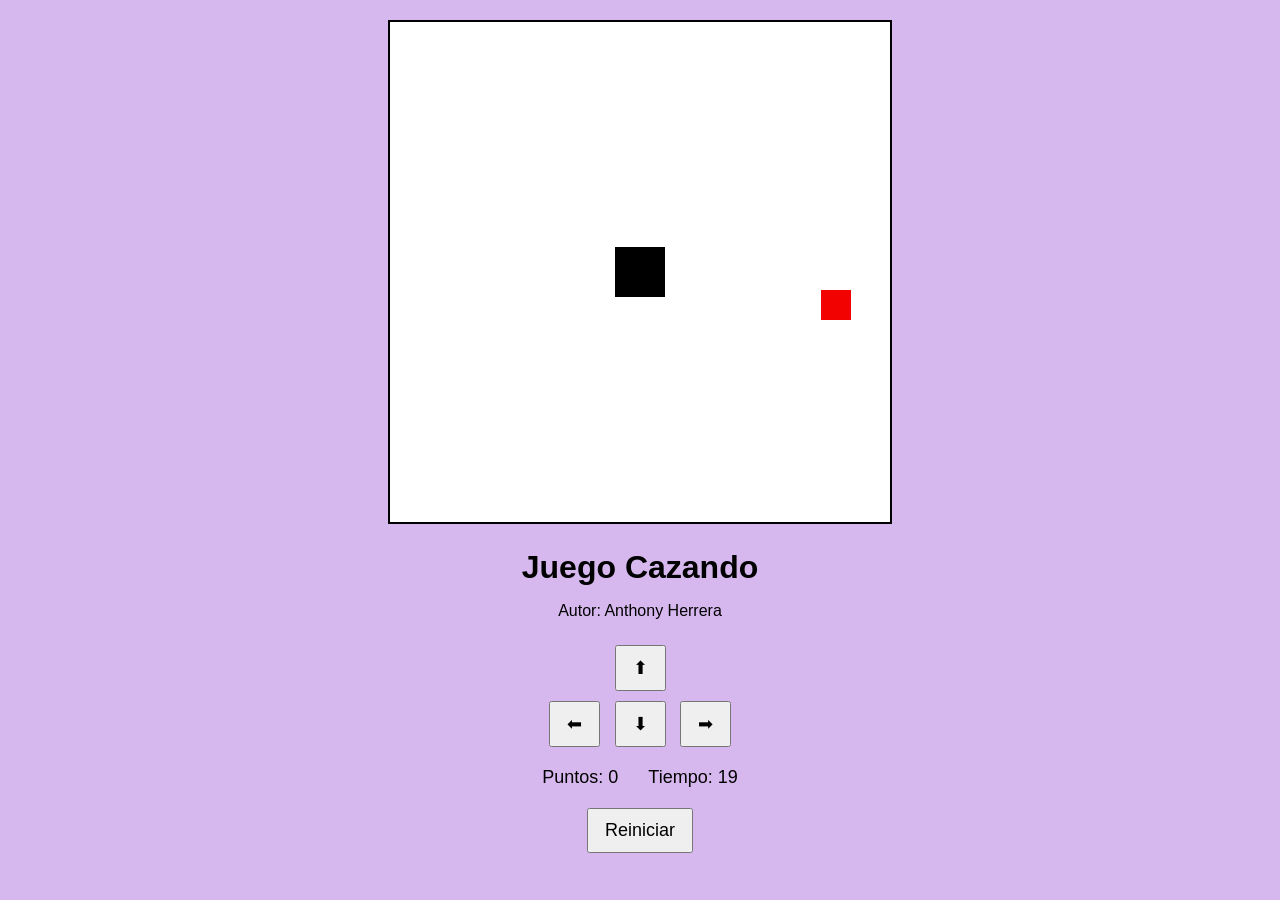
==== index.html @ bb0632e2 "renombrando html principal" ====
<!DOCTYPE html>
<html>
<head>
  <title>Juego Cazando</title>
  <link rel="stylesheet" href="cazando.css"/>
  <script src="utils.js"></script>
</head>
<body onload="iniciarJuego()">
  <canvas id="areaJuego" width="500" height="500"></canvas>
  <h1>Juego Cazando</h1>
  <p>Autor: Anthony Herrera</p>

  
  <div class="controles">
    <button id="btnArriba">⬆</button>
    <br>
    <button id="btnIzquierda">⬅</button>
    <button id="btnAbajo">⬇</button>
    <button id="btnDerecha">➡</button>
  </div>


  <div class="panel">
    <span>Puntos: <span id="puntos">0</span></span>
    <span>Tiempo: <span id="tiempo">20</span></span>
  </div>
<button onclick="reiniciar()">Reiniciar</button>
  <p id="mensaje"></p>
  

  <script src="cazando.js"></script>
</body>
</html>
---- cazando.css ----
body {
  text-align: center;
  font-family: Arial, sans-serif;
  background: #d6b8ee;
  margin: 0;
  padding: 20px;
}

h1 {
  margin-bottom: 5px;
}

.panel {
  margin: 15px 0;
  font-size: 18px;
  display: flex;
  justify-content: center;
  gap: 30px;
}

canvas {
  background: white;
  border: 2px solid black;
}

.controles {
  margin-top: 20px;
}

button {
  margin: 5px;
  padding: 10px 16px;
  font-size: 18px;
  cursor: pointer;
}

#mensaje {
  font-size: 20px;
  font-weight: bold;
  color: darkred;
  margin-top: 15px;
}
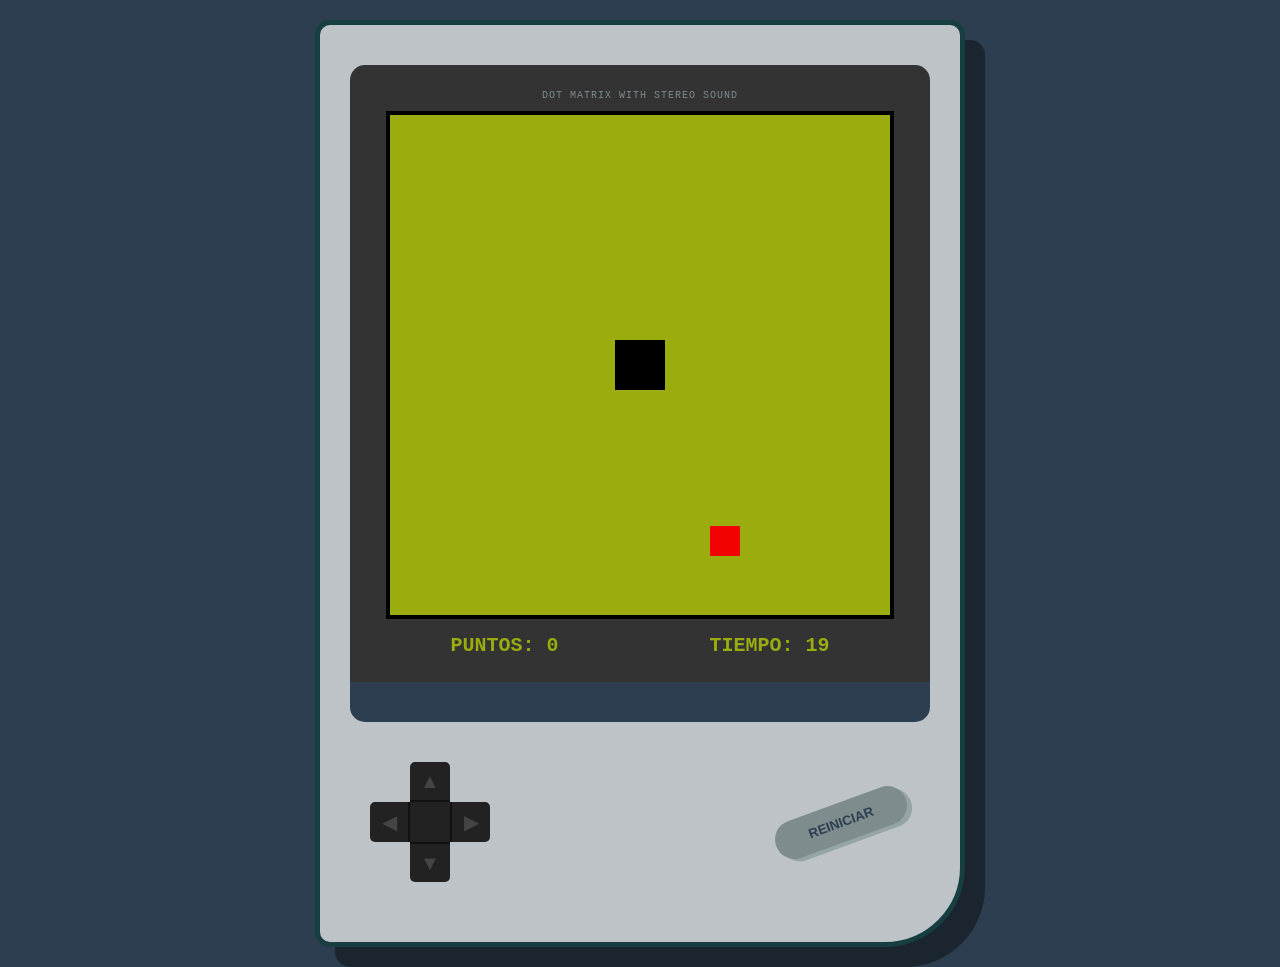
==== commit 28e94e4f: "mejorando interfaz grafico" ====
--- a/index.html
+++ b/index.html
@@ -6,28 +6,35 @@
   <script src="utils.js"></script>
 </head>
 <body onload="iniciarJuego()">
-  <canvas id="areaJuego" width="500" height="500"></canvas>
-  <h1>Juego Cazando</h1>
-  <p>Autor: Anthony Herrera</p>
+    <div class="gameboy-body">
+        
+        <div class="screen-container">
+            <div class="screen-header">DOT MATRIX WITH STEREO SOUND</div>
+            <canvas id="areaJuego" width="500" height="500"></canvas>
+            
+            <div class="panel">
+                <span>PUNTOS: <span id="puntos">0</span></span>
+                <span>TIEMPO: <span id="tiempo">20</span></span>
+            </div>
+        </div>
 
-  
-  <div class="controles">
-    <button id="btnArriba">⬆</button>
-    <br>
-    <button id="btnIzquierda">⬅</button>
-    <button id="btnAbajo">⬇</button>
-    <button id="btnDerecha">➡</button>
-  </div>
-
-
-  <div class="panel">
-    <span>Puntos: <span id="puntos">0</span></span>
-    <span>Tiempo: <span id="tiempo">20</span></span>
-  </div>
-<button onclick="reiniciar()">Reiniciar</button>
-  <p id="mensaje"></p>
-  
-
-  <script src="cazando.js"></script>
+        <div class="controles">
+            <div class="d-pad">
+                <button id="btnArriba" class="pad-btn up">▲</button>
+                <button id="btnIzquierda" class="pad-btn left">◀</button>
+                <button id="btnAbajo" class="pad-btn down">▼</button>
+                <button id="btnDerecha" class="pad-btn right">▶</button>
+                <div class="center-pad"></div>
+            </div>
+            
+            <div class="start-area">
+                <button onclick="reiniciar()" class="btn-start">REINICIAR</button>
+            </div>
+        </div>
+        
+        <p id="mensaje"></p>
+    </div>
+    
+    <script src="cazando.js"></script>
 </body>
 </html>
--- a/cazando.css
+++ b/cazando.css
@@ -1,42 +1,126 @@
 body {
-  text-align: center;
-  font-family: Arial, sans-serif;
-  background: #d6b8ee;
-  margin: 0;
-  padding: 20px;
+    background-color: #2c3e50;
+    display: flex;
+    justify-content: center;
+    font-family: 'Courier New', Courier, monospace;
+    margin: 0;
+    padding: 20px;
 }
 
-h1 {
-  margin-bottom: 5px;
+/* Cuerpo de la consola */
+.gameboy-body {
+    background: #bdc3c7;
+    width: 580px; /* Suficiente para el canvas de 500px + márgenes */
+    padding: 40px 30px;
+    border-radius: 15px 15px 80px 15px;
+    border: 5px solid #173e41;
+    box-shadow: 20px 20px 0px #1a252f;
+}
+
+/* Marco oscuro alrededor del canvas */
+.screen-container {
+    background: #333;
+    padding: 25px;
+    border-radius: 15px;
+    border-bottom: 40px solid #2c3e50; /* Espacio extra abajo del marco */
+    position: relative;
+}
+
+.screen-header {
+    color: #7f8c8d;
+    font-size: 10px;
+    text-align: center;
+    margin-bottom: 10px;
+    letter-spacing: 1px;
+}
+
+canvas {
+    background: #9bac0f; /* Color verde Game Boy */
+    display: block;
+    margin: 0 auto;
+    border: 4px solid #000;
 }
 
 .panel {
-  margin: 15px 0;
-  font-size: 18px;
-  display: flex;
-  justify-content: center;
-  gap: 30px;
+    color: #9bac0f;
+    display: flex;
+    justify-content: space-around;
+    margin-top: 15px;
+    font-size: 20px;
+    font-weight: bold;
 }
 
-canvas {
-  background: white;
-  border: 2px solid black;
+/* Sección de controles */
+.controles {
+    display: flex;
+    justify-content: space-between;
+    align-items: center;
+    margin-top: 40px;
+    padding: 0 20px;
 }
 
-.controles {
-  margin-top: 20px;
+/* Cruceta (D-PAD) */
+.d-pad {
+    position: relative;
+    width: 120px;
+    height: 120px;
 }
 
-button {
-  margin: 5px;
-  padding: 10px 16px;
-  font-size: 18px;
-  cursor: pointer;
+.pad-btn {
+    position: absolute;
+    background: #222;
+    color: #444;
+    border: none;
+    width: 40px;
+    height: 40px;
+    cursor: pointer;
+    font-size: 20px;
+    display: flex;
+    align-items: center;
+    justify-content: center;
+}
+
+.up { top: 0; left: 40px; border-radius: 5px 5px 0 0; border-bottom: 2px solid #111; }
+.down { bottom: 0; left: 40px; border-radius: 0 0 5px 5px; border-top: 2px solid #111; }
+.left { top: 40px; left: 0; border-radius: 5px 0 0 5px; border-right: 2px solid #111; }
+.right { top: 40px; right: 0; border-radius: 0 5px 5px 0; border-left: 2px solid #111; }
+
+.center-pad {
+    position: absolute;
+    top: 40px;
+    left: 40px;
+    width: 40px;
+    height: 40px;
+    background: #222;
+}
+
+.pad-btn:active {
+    background: #000;
+}
+
+/* Botón Reiniciar */
+.btn-start {
+    background: #7f8c8d;
+    border: none;
+    padding: 12px 35px;
+    border-radius: 25px;
+    font-weight: bold;
+    color: #2c3e50;
+    cursor: pointer;
+    box-shadow: 4px 4px 0px #95a5a6;
+    transform: rotate(-20deg); /* Inclinado como el Start original */
+    text-transform: uppercase;
+}
+
+.btn-start:active {
+    transform: rotate(-20deg) translate(2px, 2px);
+    box-shadow: none;
 }
 
 #mensaje {
-  font-size: 20px;
-  font-weight: bold;
-  color: darkred;
-  margin-top: 15px;
+    text-align: center;
+    color: #c0392b;
+    font-weight: bold;
+    margin-top: 20px;
+    font-size: 18px;
 }
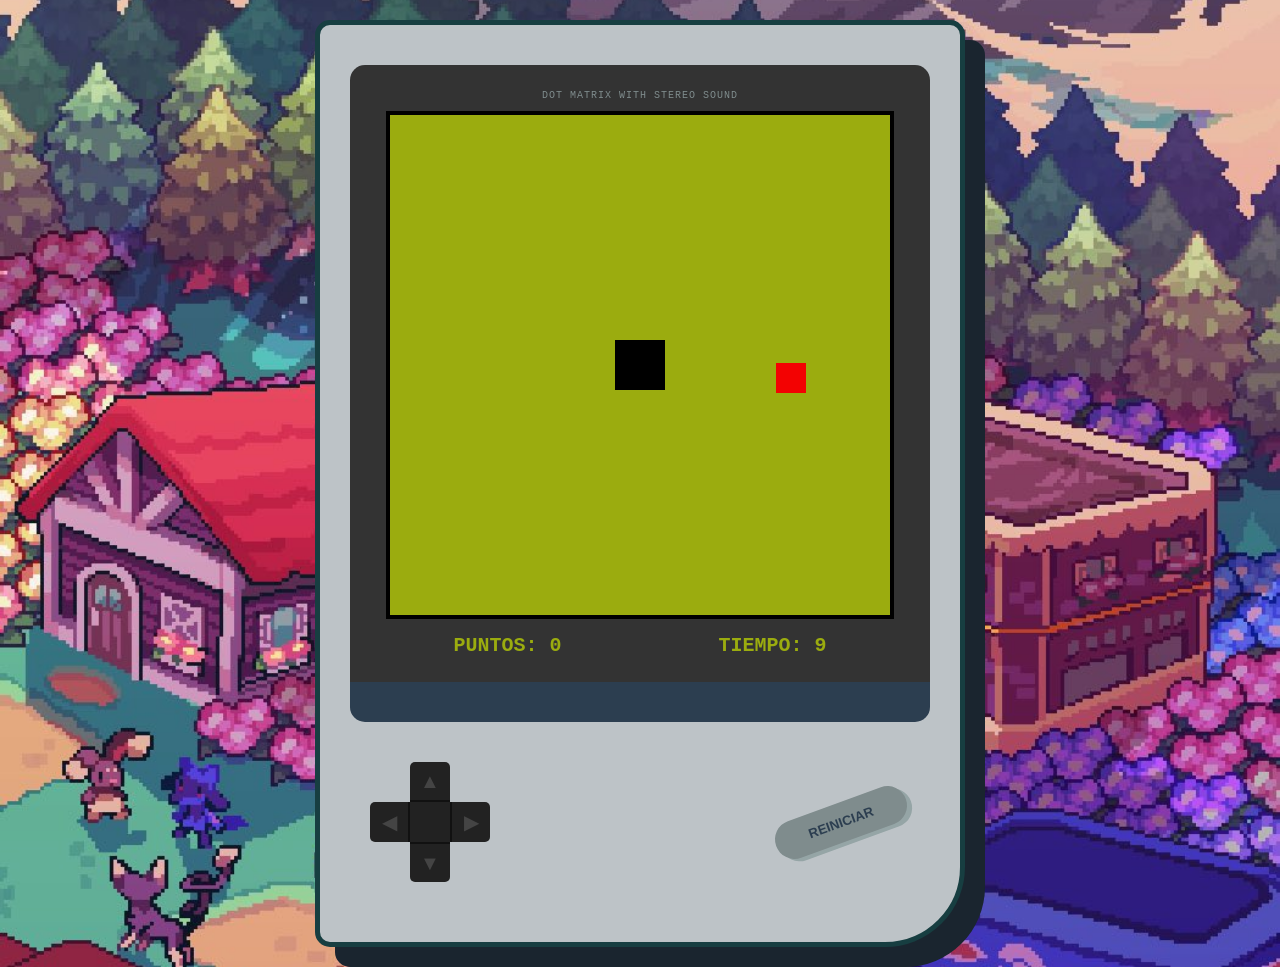
==== commit 64637596: "cambiando el tiempo" ====
--- a/index.html
+++ b/index.html
@@ -14,7 +14,7 @@
             
             <div class="panel">
                 <span>PUNTOS: <span id="puntos">0</span></span>
-                <span>TIEMPO: <span id="tiempo">20</span></span>
+                <span>TIEMPO: <span id="tiempo">10</span></span>
             </div>
         </div>
 
--- a/cazando.css
+++ b/cazando.css
@@ -5,6 +5,13 @@
     font-family: 'Courier New', Courier, monospace;
     margin: 0;
     padding: 20px;
+
+    /* --- ESTO ES LO NUEVO PARA LA IMAGEN --- */
+    background-image: url('fondo.jpg'); /* Pon aquí el nombre de tu archivo o link */
+    background-size: cover;                /* Estira la imagen para que llene la pantalla */
+    background-position: center;           /* Centra la imagen */
+    background-repeat: no-repeat;          /* No deja que la imagen se repita como mosaico */
+    background-attachment: fixed;          /* Hace que el fondo se quede quieto al bajar */
 }
 
 /* Cuerpo de la consola */
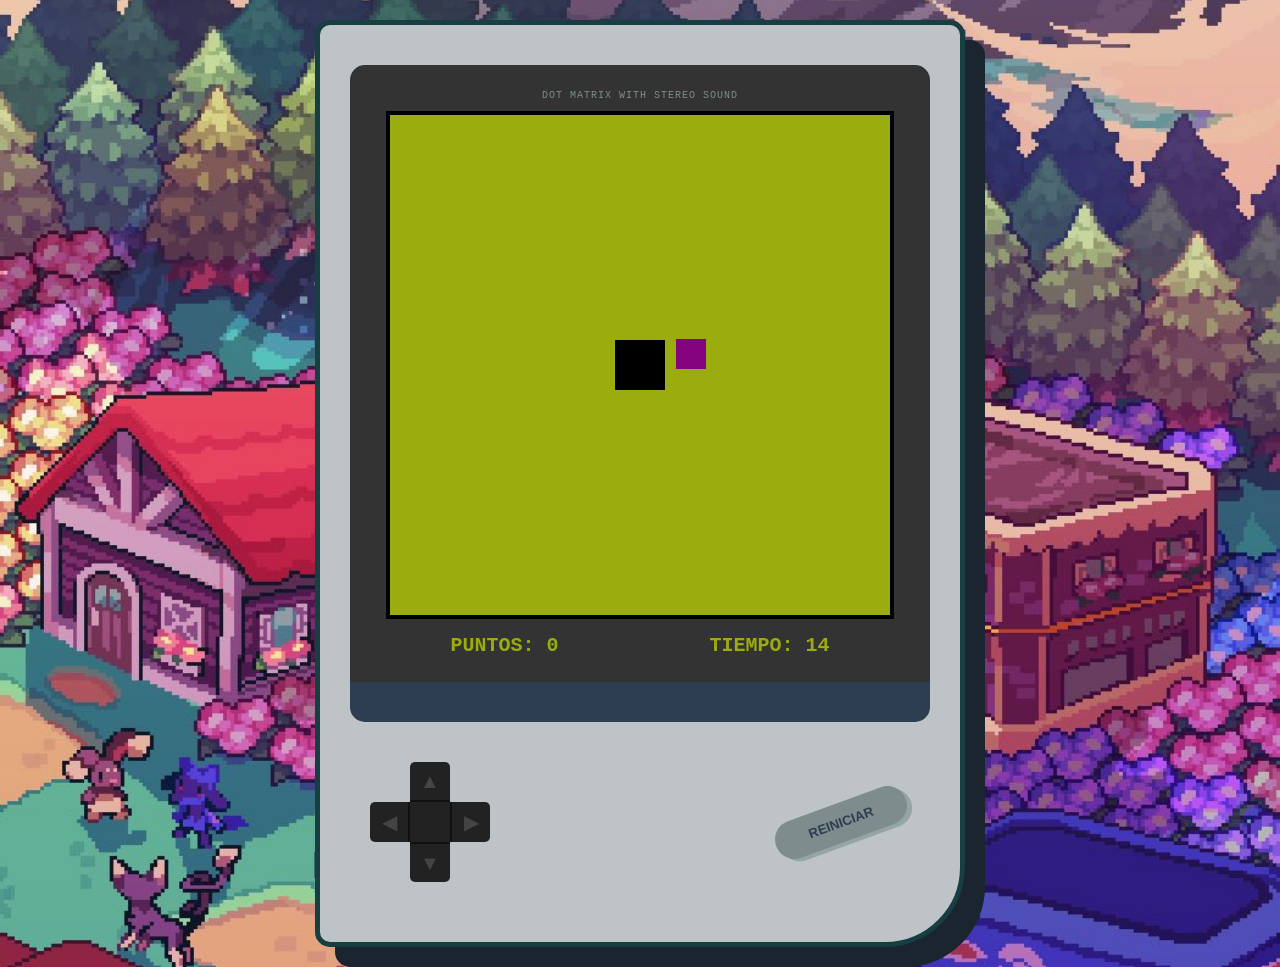
==== commit 26d07c46: "cambiar tiempo limite" ====
--- a/index.html
+++ b/index.html
@@ -14,7 +14,7 @@
             
             <div class="panel">
                 <span>PUNTOS: <span id="puntos">0</span></span>
-                <span>TIEMPO: <span id="tiempo">10</span></span>
+                <span>TIEMPO: <span id="tiempo">15</span></span>
             </div>
         </div>
 
